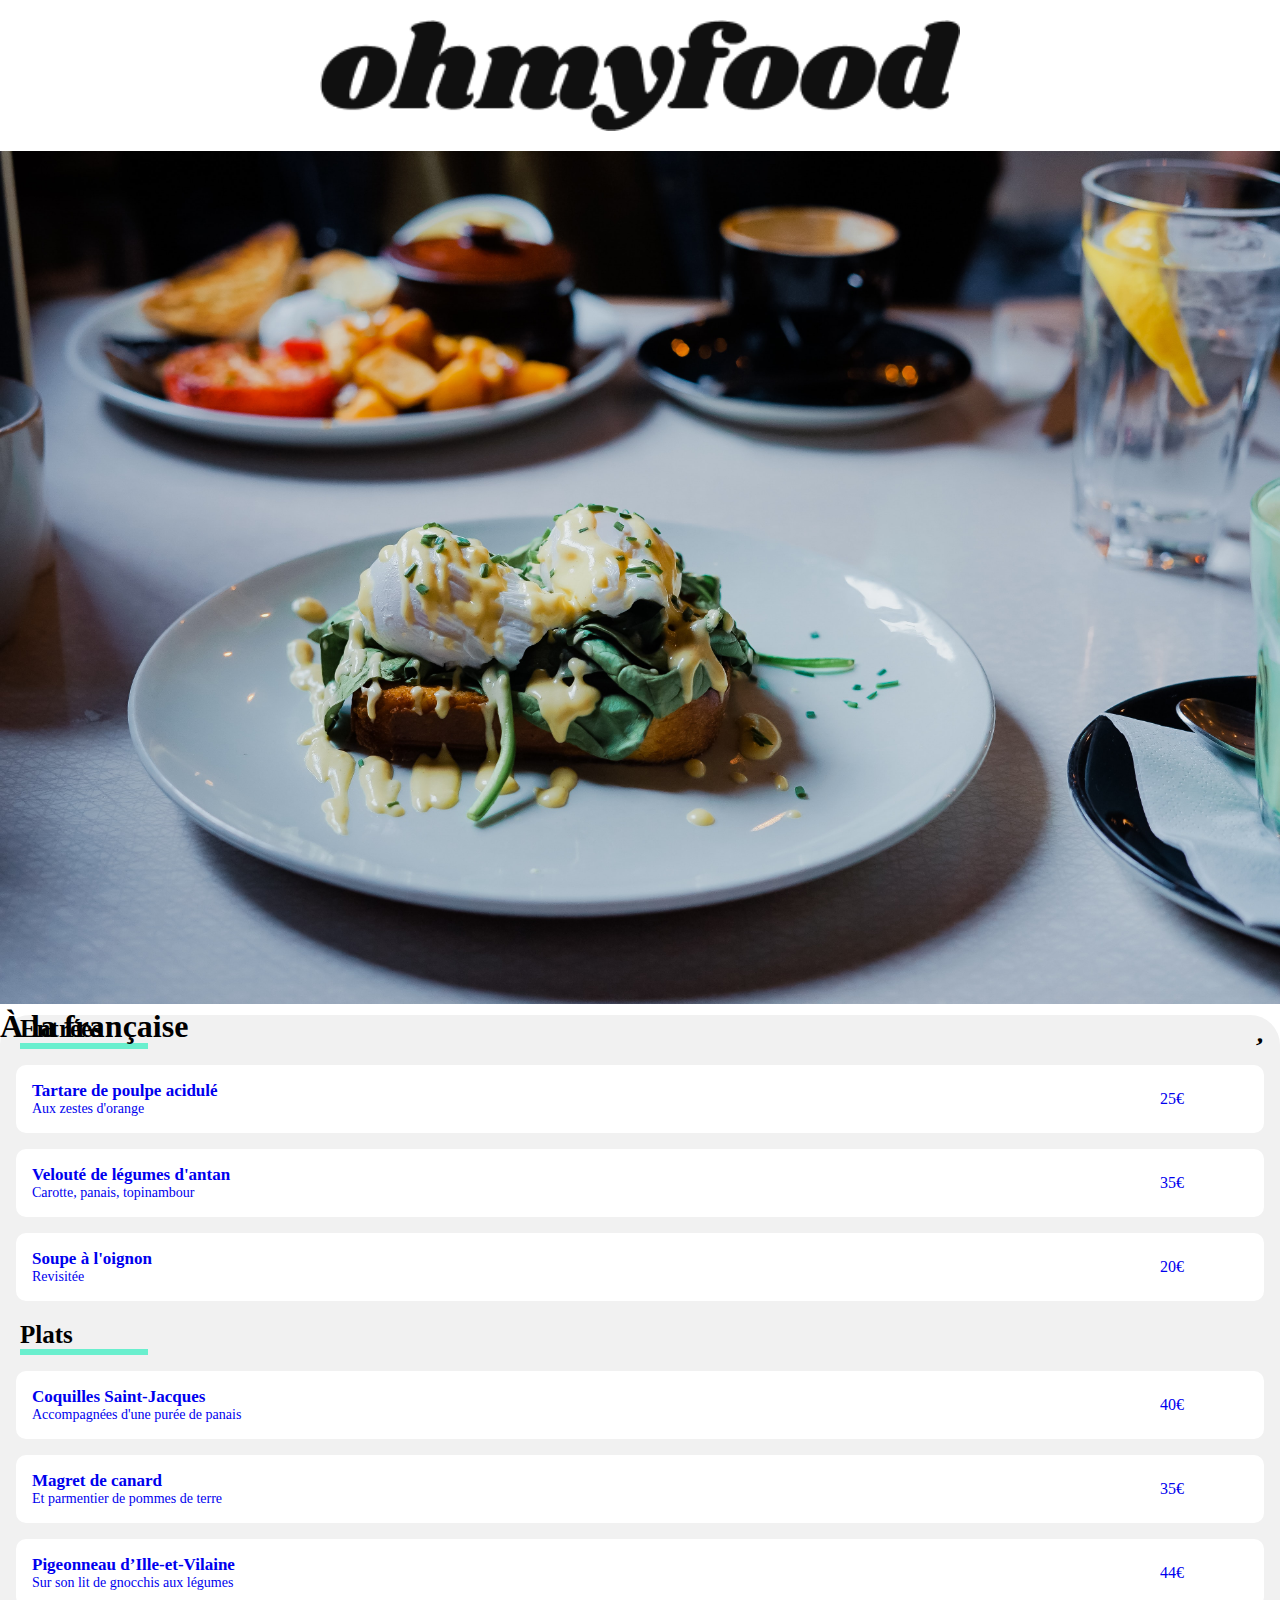
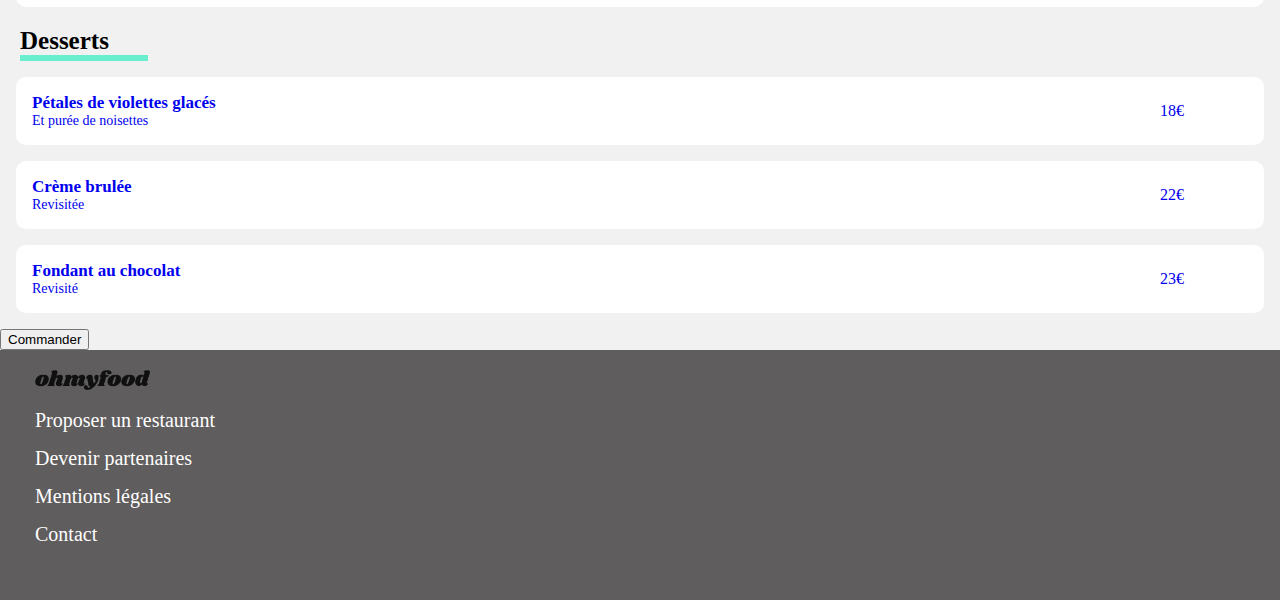
==== alafrancaise.html @ 83854ddb "Add files via upload" ====
<!DOCTYPE html>
<HTML lang="fr">

<head>

    <meta charset="utf-8" />
    <link rel="stylesheet" href="style.css" />
    <link rel="stylesheet" href="css /normalize.css" />
    <link rel="stylesheet" href="https://use.fontawesome.com/releases/v5.8.1/css/all.css"
        integrity="sha384-50oBUHEmvpQ+1lW4y57PTFmhCaXp0ML5d60M1M7uH2+nqUivzIebhndOJK28anvf" crossorigin="anonymous">
    <meta name="viewport" content="width=device-width, initial-scale=1">
    <link href="https://fonts.googleapis.com/css?family=Roboto" rel="stylesheet">
    <link href="https://fonts.googleapis.com/css2?family=Shrikhand&display=swap" rel="stylesheet">

    <title>À la française</title>

</head>

<body>
    <div>
        <a href="index.html"><i class="fas fa-arrow-left arrow"></i></a> <img src="logo/ohmyfood.png" alt="logo"
            class="omf1">
    </div>
    <img src="restaurants/alafrançaise.jpg" alt="À la française" class="palimg">
    <h1 class="titre">À la française<i class="far fa-heart side"></i></h1>
    <section class="palette">
        <div class="apparait">
            <h2 class="ligne">Entrées</h2>

            <a href="#">
                <div class="row-plat">
                    <input type="checkbox" class="hidden" id="entree1">
                    <label class="barre-menu2" for="entree1">
                        <span class="col-plat-1">
                            <H3>Tartare de poulpe acidulé</H3>
                            <p>Aux zestes d'orange</p>
                        </span>
                        <span class="col-plat-2">25€</span>
                        <span class="col-plat-4">
                            <span class="coche-verte"> </span>
                        </span>
                    </label>
                </div>
            </a>

            <a href="#">
                <div class="row-plat">
                    <input type="checkbox" class="hidden" id="entree2">
                    <label class="barre-menu2" for="entree2">
                        <span class="col-plat-1">
                            <h3>Velouté de légumes d'antan</h3>
                            <p>Carotte, panais, topinambour</p>
                        </span>
                        <span class="col-plat-2">35€</span>
                        <span class="col-plat-4">
                            <span class="coche-verte"> </span>
                        </span>
                    </label>
                </div>
            </a>

            <a href="#">
                <div class="row-plat">
                    <input type="checkbox" class="hidden" id="entree3">
                    <label class="barre-menu2" for="entree3">
                        <span class="col-plat-1">
                            <h3>Soupe à l'oignon</h3>
                            <p>Revisitée</p>
                        </span>
                        <span class="col-plat-2">20€</span>
                        <span class="col-plat-4">
                            <span class="coche-verte"> </span>
                        </span>
                    </label>
                </div>
            </a>
        </div>

        <div class="apparait1">
            <h2 class="ligne">Plats</h2>
            <a href="#">
                <div class="row-plat">
                    <input type="checkbox" class="hidden" id="plat1">
                    <label class="barre-menu2" for="plat1">
                        <span class="col-plat-1">
                            <h3>Coquilles Saint-Jacques</h3>
                            <p>Accompagnées d'une purée de panais</p>
                        </span>
                        <span class="col-plat-2">40€</span>
                        <span class="col-plat-4">
                            <span class="coche-verte"> </span>
                        </span>
                    </label>
                </div>
            </a>

            <a href="#">
                <div class="row-plat">
                    <input type="checkbox" class="hidden" id="plat2">
                    <label class="barre-menu2" for="plat2">
                        <span class="col-plat-1">
                            <h3>Magret de canard</h3>
                            <p>Et parmentier de pommes de terre</p>
                        </span>
                        <span class="col-plat-2">35€</span>
                        <span class="col-plat-4">
                            <span class="coche-verte"> </span>
                        </span>
                    </label>
                </div>
            </a>

            <a href="#">
                <div class="row-plat">
                    <input type="checkbox" class="hidden" id="plat3">
                    <label class="barre-menu2" for="plat3">
                        <span class="col-plat-1">
                            <h3>Pigeonneau d’Ille-et-Vilaine</h3>
                            <p>Sur son lit de gnocchis aux légumes</p>
                        </span>
                        <span class="col-plat-2">44€</span>
                        <span class="col-plat-4">
                            <span class="coche-verte"> </span>
                        </span>
                    </label>
                </div>
            </a>

        </div>

        <div class="apparait2">
            <h2 class="ligne">Desserts</h2>

            <a href="#">
                <div class="row-plat">
                    <input type="checkbox" class="hidden" id="dessert1">
                    <label class="barre-menu2" for="dessert1">
                        <span class="col-plat-1">
                            <h3>Pétales de violettes glacés</h3>
                            <p>Et purée de noisettes</p>
                        </span>
                        <span class="col-plat-2">18€</span>
                        <span class="col-plat-4">
                            <span class="coche-verte"> </span>
                        </span>
                    </label>
                </div>
            </a>

            <a href="#">
                <div class="row-plat">
                    <input type="checkbox" class="hidden" id="dessert2">
                    <label class="barre-menu2" for="dessert2">
                        <span class="col-plat-1">
                            <h3>Crème brulée</h3>
                            <p>Revisitée</p>
                        </span>
                        <span class="col-plat-2">22€</span>
                        <span class="col-plat-4">
                            <span class="coche-verte"> </span>
                        </span>
                    </label>
                </div>
            </a>

            <a href="#">
                <div class="row-plat">
                    <input type="checkbox" class="hidden" id="dessert3">
                    <label class="barre-menu2" for="dessert3">
                        <span class="col-plat-1">
                            <h3>Fondant au chocolat</h3>
                            <p>Revisité</p>
                        </span>
                        <span class="col-plat-2">23€</span>
                        <span class="col-plat-4">
                            <span class="coche-verte"> </span>
                        </span>
                    </label>
                </div>
            </a>

        </div>
        <button class="commander">Commander</button>
    </section>


    <footer class="footer">
        <img src="logo/ohmyfood.png" alt="ohmyfood" class="log">
        <div class="foot">
            <ul>
                <li><i class="fas fa-utensils"></i> Proposer un restaurant</li>
                <li><i class="fas fa-handshake"></i> Devenir partenaires</li>
                <li>Mentions légales</li>
                <li><a href="mailto:leamagalhaes@hotmail.fr">Contact</a></li>
            </ul>
        </div>
    </footer>
</body>

</HTML>
---- style.css ----
* {
    box-sizing: border-box;
    margin: 0;

}

.demo {
    width: 100%;
    margin: 0 auto;
    position: relative;
    text-align: justify;
}

/*.custom-loading-spinner {
    cursor: progress;
    position: absolute;
    width: 100%;
    height: 100%;
}*/

.custom-loading-spinner::before {
    content: "";
    position: absolute;
    width: 100%;
    height: 100%;
    z-index: 10001;
    overflow: hidden;
    background: #0b0b0b;
    opacity: 0.6;
    display: none;

}

.custom-loading-spinner::after {
    box-sizing: border-box;
    z-index: 10002;
    content: "";
    position: fixed;
    top: 50%;
    left: 50%;
    margin: -25px 0 0 -25px;
    border: 3px solid #9356DC;
    border-top: 3px solid #FF79DA;
    border-radius: 50%;
    width: 50px;
    height: 50px;
    animation: custom-loading 1s linear infinite;
    animation-delay: 1s;


}

@keyframes custom-loading {
    0% {
        transform: rotate(0deg);
    }

    100% {
        transform: rotate(360deg);


    }

}


ul {
    list-style: none;
    padding-left: 0;

}

.omf {
    display: block;
    margin: auto;
    width: 50%;
    margin-bottom: 10px;

}

.logo {
    padding-top: 20px;
}

.noir {
    color: black;
}

.search {
    background-color: #d3d5d6;
    width: 100%;
    height: 80px;
    box-shadow: inset 0 8px 16px 0 rgba(189, 189, 189, 0.2);
    text-align: center;
}

.search i {
    font-size: 15px;
    margin-top: 8px;
    margin-bottom: 5px;

}

.searchzone {
    border: none;
    background-color: #d3d5d6;
    margin-top: 8px;
    font-size: 15px;
}

.intro {
    width: 100%;
    height: 280px;
    background-color: rgb(241, 241, 241);
    margin-top: -29px;
    padding-bottom: 50px;
}

.intro h1 {
    font-size: 35px;
    text-align: center;
    padding-top: 30px;

}

.intro p {
    font-size: 20px;
    text-align: center;
    color: rgb(53, 51, 51);
}

.explore {
    border: none;
    border-radius: 50px;
    text-align: center;
    color: white;
    margin-top: 10px;
    height: 40px;
    width: 50%;
    background-image: linear-gradient(#FF79DA, #9356DC);
    box-shadow: 0 5px 10px 0 rgba(18, 18, 19, 0.2);
    margin-left: 85px;
}

.explore:hover {
    background-image: linear-gradient(#f687d6, #9263cc);
    box-shadow: 0 10px 15px 0 grey;
}


.use {
    padding-top: 30px;
    padding-bottom: 40px;
    width: 100%;

}


.use h1 {
    margin-left: 30px;
}

.use li {

    width: 100%;
    position: relative;
    margin: auto;
    text-align: center;
    top: 10px;
    bottom: 10px;

}

.use i {
    margin-left: 8px;
    margin-right: 8px;
}

.number {

    color: white;
    background-color: #9356DC;
    border: none;
    font-size: 10px;
    height: 28px;
    width: 28px;
    border-radius: 50%;
    position: absolute;
    justify-content: center;
    top: 50%;
    left: 3%;

}

.chose {

    border-radius: 30px;
    color: black;
    background-color: rgb(241, 241, 241);
    border: none;
    font-size: 23px;
    box-shadow: 0 5px 10px 0 rgba(18, 18, 19, 0.2);
    height: 90px;
    width: 85%;
    margin-top: 20px;

}

.chose:hover {
    background-color: rgb(247, 232, 253);
    box-shadow: 0 10px 15px 0 rgba(18, 18, 19, 0.2);
}

.fa-heart::before {
    content: "\f004";
    transition: color 1s ease-out;

    /*color: #FFFF;*/
}

.fa-heart:hover::before {
    content: "\f004";
    opacity: 1;
    color: #9356DC;
    cursor: pointer;
    font-weight: bold;
    background: -webkit-linear-gradient(70deg, #FF79DA 20%, #9356DC 80%);
    background-clip: text;
    -webkit-background-clip: text;
    color: transparent;
}

.a :hover {
    background-color: #8be4c2;
}

.resto {
    background-color: rgb(241, 241, 241);
    width: 100%;
    padding-bottom: 70px;
   
}

.resto h2 {
    margin-top: 20px;
    margin-left: 30px;
     
}

.cards {
    display: flex;
    flex-direction: column;
    justify-content: center;

}

.cards a {
    text-decoration: none;
}

.card {
    height: 280px;
    width: 90%;
    margin: auto;
    border-radius: 30px;
    box-shadow: 0 5px 10px 0 rgba(18, 18, 19, 0.2);
    margin-top: 15px;
    position: relative;
}

.card img {
    object-fit: cover;
    width: 100%;
    height: 200px;
    border-top-left-radius: 30px;
    border-top-right-radius: 30px;

}

.content {
    position: relative;
    justify-content: left;
    color: black;
    padding-top: 10px;

}

.content h1 {
    font-size: 20px;
    color:black;
}

.content p {
    font-size: 15px;
    color:black;

}

.place {
    position: absolute;
    right: 10px;
    font-size: 30px;
    top: 50%;

}

.new {
    border: none;
    border-radius: 3px;
    background-color: #99E2D0;
    color: #25705d;
    font-size: 15px;
    position: absolute;
    top: 10px;
    right: 10px;
}

.foot {
    width: 100%;
    font-size: 20px;
    color: white;
    padding-right: -20px;
}

.ficon {
    font-size: 18px;
}

.ficons {
    font-size: 15px;
}

.foot li {
    top: 10px;
    margin-top: 15px;
    padding-left: 35px;
    
}

li a {
    text-decoration: none;
    color:white;
}

.log {
    height: 20px;
    margin-left: 35px;
    margin-top: 20px;

}

.footer {
    width: 100%;
    height: 250px;
    background-color: rgb(95, 93, 93);
}

/*palette*/

.omf1 {
    display: block;
    margin: auto;
    width: 50%;
    margin-bottom: 10px;
    padding-top: 20px;

}

.arrow {
    position: absolute;
    padding-top: 20px;
    left: 10px;
    color: black;
}

.palimg {
    width: 100%;
    margin: auto;
    padding-top: 10px;
}

.side {
    float: right;
    padding-right: 15px;
}

.palette {
/*    position: absolute;*/
    width: 100%;
    border-top-left-radius: 30px;
    border-top-right-radius: 30px;
    background-color: rgb(241, 241, 241);
    margin: auto;
    margin-top: -50px;
}

.palette a {
    text-decoration: none;
}

label:after {
    content: "✔";
    position: absolute;
    height: 100%;
    font-size: 1.8em;
    background: #99E2D0;
    width: 2em;
    text-align: center;
    line-height: 2em;
    border-radius: 0 10px 10px 0;
    color: white;
    right: -5em;
    transition: 0.5s;
    box-shadow: 0 0 5px black;
}

/*positionne le check*/
:checked+label:after {
    right: 0;
}

label {
    transition: 0.2s;
    background: white;
    border-radius: 10px;
}

:checked+label {

    background: white;
}

.row-plat h3 {
    font-size: 17px;
}

.row-plat p {
    font-size: 14px;
}

/*etiquette blanche*/
.row-plat .barre-menu2 {
    display: flex;
    margin: 1em;
    padding: 1em 5em 1em 1em;
    align-items: center;
    position: relative;
    overflow: hidden;
}

/*cache le check à gauche des étiquettes*/
.hidden {
    position: absolute;
    right: 100vw;
}

/*tarif à droite*/
.col-plat-2 {
    margin-left: auto;
}

.palette h1,
h2 {
    margin-left: 20px;
    margin-bottom: 10px;
    margin-top: 20px;
}

.palette h1 {
    font-size: 30px;
}

.palette h2 {
    font-size: 25px;

}

.ligne {
    border-bottom: solid 6px #6aefce;
    width: 10%;
}

.apparait {
    animation-duration: 2s;
    animation-name: slidein;
}

@keyframes slidein {
    from {
        margin-left: 100%;
        width: 300%;
    }

    to {
        margin-left: 0%;
        width: 100%;
    }
}

.apparait1 {
    animation-duration: 4s;
    animation-name: slidein;
}

@keyframes slidein {
    from {
        margin-left: 100%;
        width: 300%;
    }

    to {
        margin-left: 0%;
        width: 100%;
    }
}

.apparait2 {
    animation-duration: 6s;
    animation-name: slidein;
}

@keyframes slidein {
    from {
        margin-left: 100%;
        width: 300%;
    }

    to {
        margin-left: 0%;
        width: 100%;
    }
}
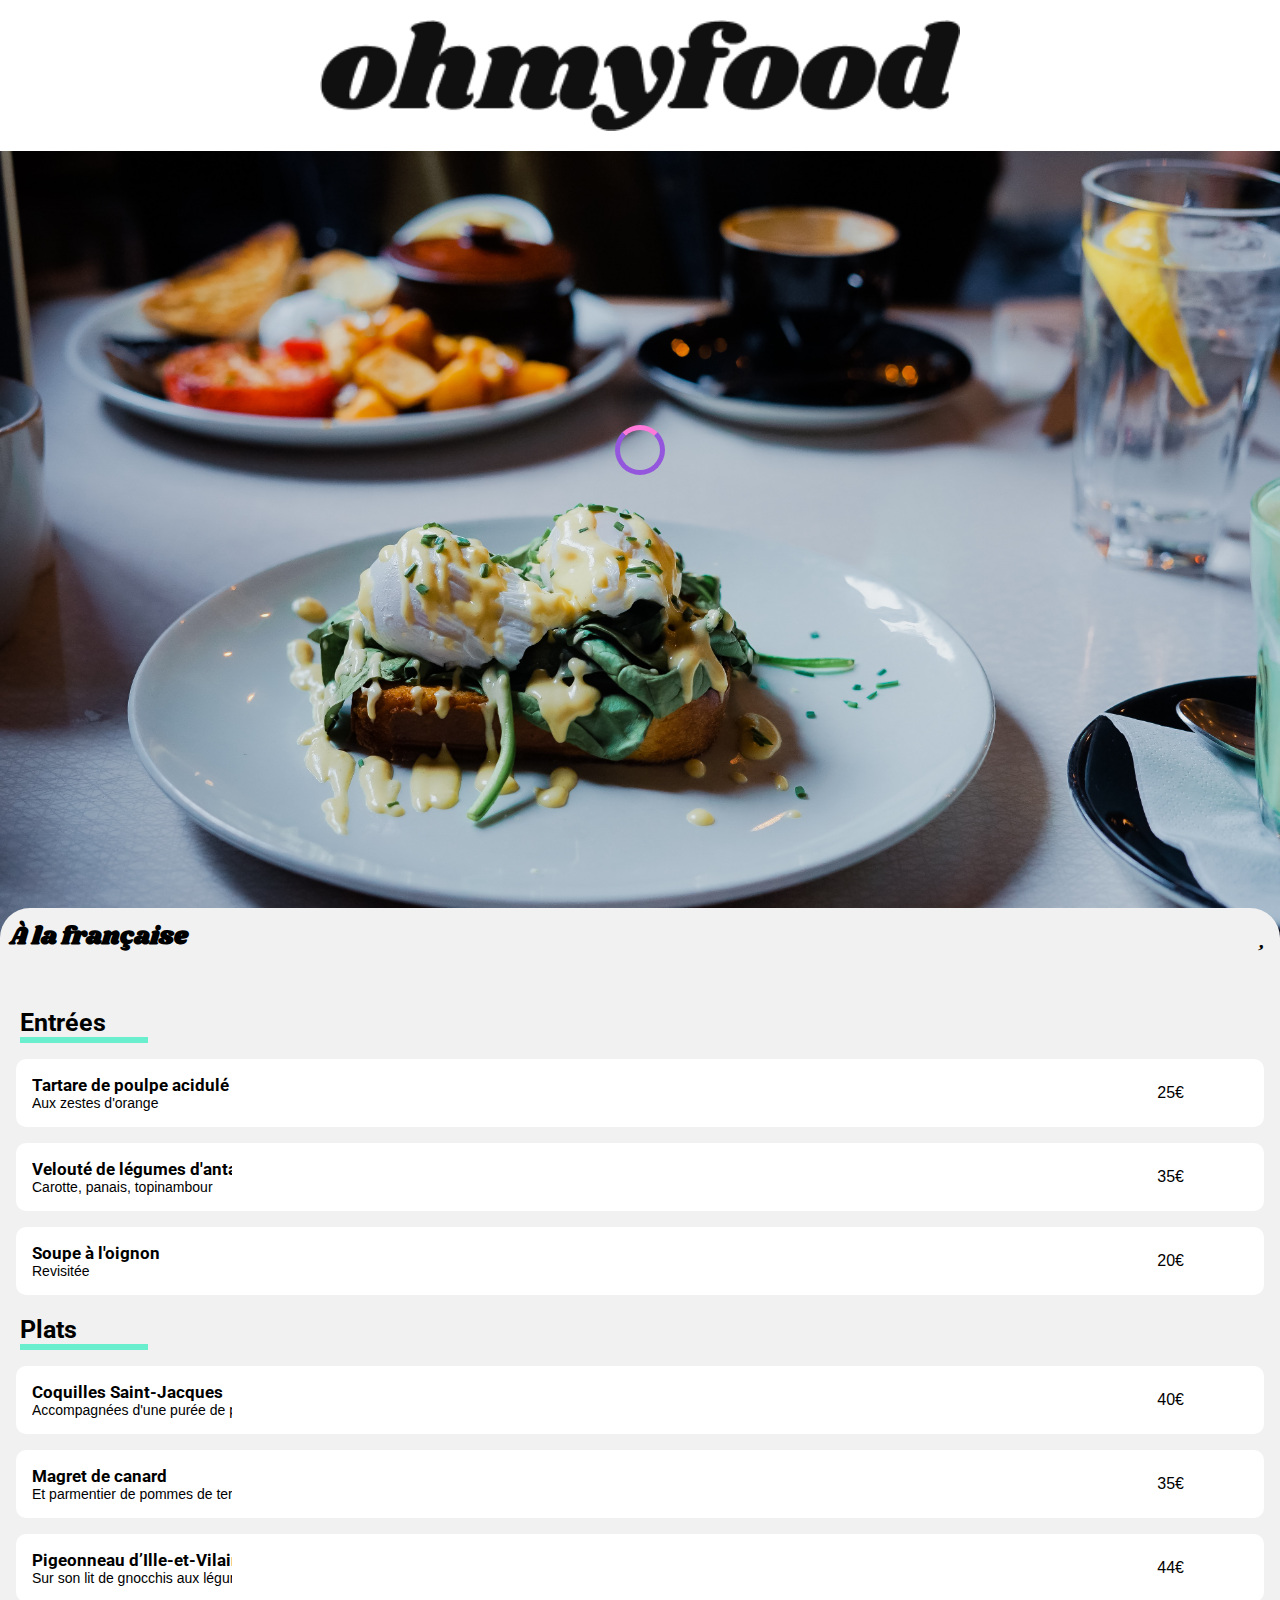
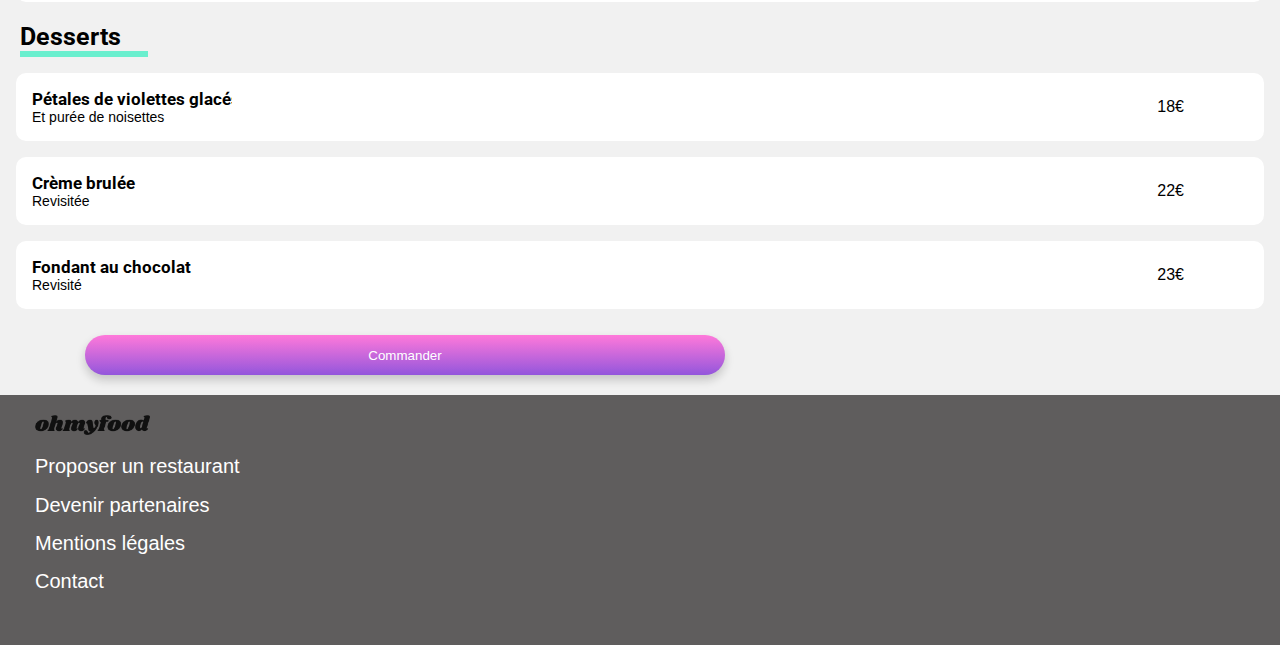
==== commit dc96e4b0: "Add files via upload" ====
--- a/alafrancaise.html
+++ b/alafrancaise.html
@@ -21,6 +21,9 @@
         <a href="index.html"><i class="fas fa-arrow-left arrow"></i></a> <img src="logo/ohmyfood.png" alt="logo"
             class="omf1">
     </div>
+
+    <div class="custom-loading-spinner"></div>
+    
     <img src="restaurants/alafrançaise.jpg" alt="À la française" class="palimg">
     <h1 class="titre">À la française<i class="far fa-heart side"></i></h1>
     <section class="palette">
--- a/style.css
+++ b/style.css
@@ -4,19 +4,37 @@
 
 }
 
+@font-face {
+    font-family: 'shrikhand';
+    src: url('C:\Users\ilies\Desktop\Ohmyfood\Shrikhand');
+}
+
+@font-face {
+    font-family: 'roboto';
+    src: url('RobotoCondensed-Light.ttf');
+}
+
+
+
 .demo {
     width: 100%;
     margin: 0 auto;
     position: relative;
     text-align: justify;
-}
-
-/*.custom-loading-spinner {
+    font-family: 'Roboto', Arial, sans-serif;
+}
+
+
+.custom-loading-spinner {
     cursor: progress;
     position: absolute;
     width: 100%;
     height: 100%;
-}*/
+    -webkit-animation: spin 1.5s linear infinite;
+    -o-animation: spin 1.5s linear infinite;
+    animation: spin 1.5s linear infinite;
+}
+
 
 .custom-loading-spinner::before {
     content: "";
@@ -39,16 +57,17 @@
     top: 50%;
     left: 50%;
     margin: -25px 0 0 -25px;
-    border: 3px solid #9356DC;
-    border-top: 3px solid #FF79DA;
+    border: 5px solid #9356DC;
+    border-top: 5px solid #FF79DA;
     border-radius: 50%;
     width: 50px;
     height: 50px;
-    animation: custom-loading 1s linear infinite;
-    animation-delay: 1s;
-
-
-}
+    animation: custom-loading 3s;
+   animation-delay: 1s;
+   animation-duration: 3s;
+   animation-iteration-count: infinite;
+}
+
 
 @keyframes custom-loading {
     0% {
@@ -57,8 +76,19 @@
 
     100% {
         transform: rotate(360deg);
-
-
+        -webkit-animation-timing-function: ease-out;
+    }
+   
+}
+
+@-webkit-keyframes custom-loading {
+    0% {
+        transform: rotate(0deg);
+    }
+
+    100% {
+        transform: rotate(360deg);
+        -webkit-animation-timing-function: ease-out;
     }
 
 }
@@ -92,13 +122,13 @@
     height: 80px;
     box-shadow: inset 0 8px 16px 0 rgba(189, 189, 189, 0.2);
     text-align: center;
+    font-family: 'Roboto', Arial, sans-serif;
 }
 
 .search i {
     font-size: 15px;
     margin-top: 8px;
     margin-bottom: 5px;
-
 }
 
 .searchzone {
@@ -106,6 +136,7 @@
     background-color: #d3d5d6;
     margin-top: 8px;
     font-size: 15px;
+    font-family: 'Roboto', Arial, sans-serif;
 }
 
 .intro {
@@ -114,19 +145,21 @@
     background-color: rgb(241, 241, 241);
     margin-top: -29px;
     padding-bottom: 50px;
+    font-family: 'Roboto', Arial, sans-serif;
 }
 
 .intro h1 {
     font-size: 35px;
     text-align: center;
     padding-top: 30px;
-
+    font-family: 'Roboto', Arial, sans-serif;
 }
 
 .intro p {
     font-size: 20px;
     text-align: center;
     color: rgb(53, 51, 51);
+    font-family: 'Roboto', Arial, sans-serif;
 }
 
 .explore {
@@ -152,6 +185,7 @@
     padding-top: 30px;
     padding-bottom: 40px;
     width: 100%;
+    font-family: 'Roboto', Arial, sans-serif;
 
 }
 
@@ -203,7 +237,7 @@
     height: 90px;
     width: 85%;
     margin-top: 20px;
-
+    font-family: 'Roboto', Arial, sans-serif;
 }
 
 .chose:hover {
@@ -238,13 +272,13 @@
     background-color: rgb(241, 241, 241);
     width: 100%;
     padding-bottom: 70px;
-   
+    font-family: 'Roboto', Arial, sans-serif;
 }
 
 .resto h2 {
     margin-top: 20px;
     margin-left: 30px;
-     
+
 }
 
 .cards {
@@ -287,13 +321,15 @@
 
 .content h1 {
     font-size: 20px;
-    color:black;
-}
+    color: black;
+    font-family: 'Roboto', Arial, sans-serif;
+}
+
 
 .content p {
     font-size: 15px;
-    color:black;
-
+    color: black;
+    font-family: 'Roboto', Arial, sans-serif;
 }
 
 .place {
@@ -313,6 +349,7 @@
     position: absolute;
     top: 10px;
     right: 10px;
+    font-family: 'Roboto', Arial, sans-serif;
 }
 
 .foot {
@@ -320,6 +357,7 @@
     font-size: 20px;
     color: white;
     padding-right: -20px;
+    font-family: 'Roboto', Arial, sans-serif;
 }
 
 .ficon {
@@ -334,12 +372,12 @@
     top: 10px;
     margin-top: 15px;
     padding-left: 35px;
-    
+
 }
 
 li a {
     text-decoration: none;
-    color:white;
+    color: white;
 }
 
 .log {
@@ -385,13 +423,56 @@
 }
 
 .palette {
-/*    position: absolute;*/
-    width: 100%;
+    width: 100%;
+    background-color: rgb(241, 241, 241);
+    margin: auto;
+    margin-top: -20px;
+}
+
+.titre {
+    position: absolute;
+    margin-top: -100px;
+    padding-top: 10px;
+    padding-left: 10px;
+    width: 100%;
+    height: 100px;
     border-top-left-radius: 30px;
     border-top-right-radius: 30px;
     background-color: rgb(241, 241, 241);
-    margin: auto;
-    margin-top: -50px;
+    font-family: 'Shrikhand', cursive;
+    font-size: 25px;
+}
+
+.palette1 {
+    width: 100%;
+    background-color: rgb(241, 241, 241);
+    margin: auto;
+    margin-top: -200px;
+
+}
+
+.palette1 a {
+    text-decoration: none;
+}
+
+.titre1 {
+    position: absolute;
+    margin-top: -300px;
+    padding-top: 10px;
+    padding-left: 10px;
+    width: 100%;
+    height: 100px;
+    border-top-left-radius: 30px;
+    border-top-right-radius: 30px;
+    background-color: rgb(241, 241, 241);
+    font-family: 'Shrikhand', cursive;
+    font-size: 25px;
+}
+
+.palimg1 {
+    width: 100%;
+    margin: auto;
+    padding-top: 10px;
 }
 
 .palette a {
@@ -409,9 +490,9 @@
     line-height: 2em;
     border-radius: 0 10px 10px 0;
     color: white;
-    right: -5em;
+    right: -3em;
     transition: 0.5s;
-    box-shadow: 0 0 5px black;
+
 }
 
 /*positionne le check*/
@@ -432,10 +513,14 @@
 
 .row-plat h3 {
     font-size: 17px;
+    font-family: 'Roboto', Arial, sans-serif;
+    color: black;
 }
 
 .row-plat p {
     font-size: 14px;
+    font-family: 'Roboto', Arial, sans-serif;
+    color: black;
 }
 
 /*etiquette blanche*/
@@ -457,6 +542,15 @@
 /*tarif à droite*/
 .col-plat-2 {
     margin-left: auto;
+    color: black;
+    font-family: 'Roboto', Arial, sans-serif;
+}
+
+.col-plat-1 {
+    width: 200px;
+    white-space: nowrap;
+    overflow: hidden;
+    text-overflow: ellipsis;
 }
 
 .palette h1,
@@ -468,10 +562,12 @@
 
 .palette h1 {
     font-size: 30px;
+
 }
 
 .palette h2 {
     font-size: 25px;
+    font-family: 'Roboto', Arial, sans-serif;
 
 }
 
@@ -529,4 +625,19 @@
         margin-left: 0%;
         width: 100%;
     }
+}
+
+.commander {
+    border: none;
+    border-radius: 50px;
+    text-align: center;
+    color: white;
+    margin-top: 10px;
+    height: 40px;
+    width: 50%;
+    background-image: linear-gradient(#FF79DA, #9356DC);
+    box-shadow: 0 5px 10px 0 rgba(18, 18, 19, 0.2);
+    margin-left: 85px;
+    margin-bottom: 20px;
+    font-family: 'Roboto', Arial, sans-serif;
 }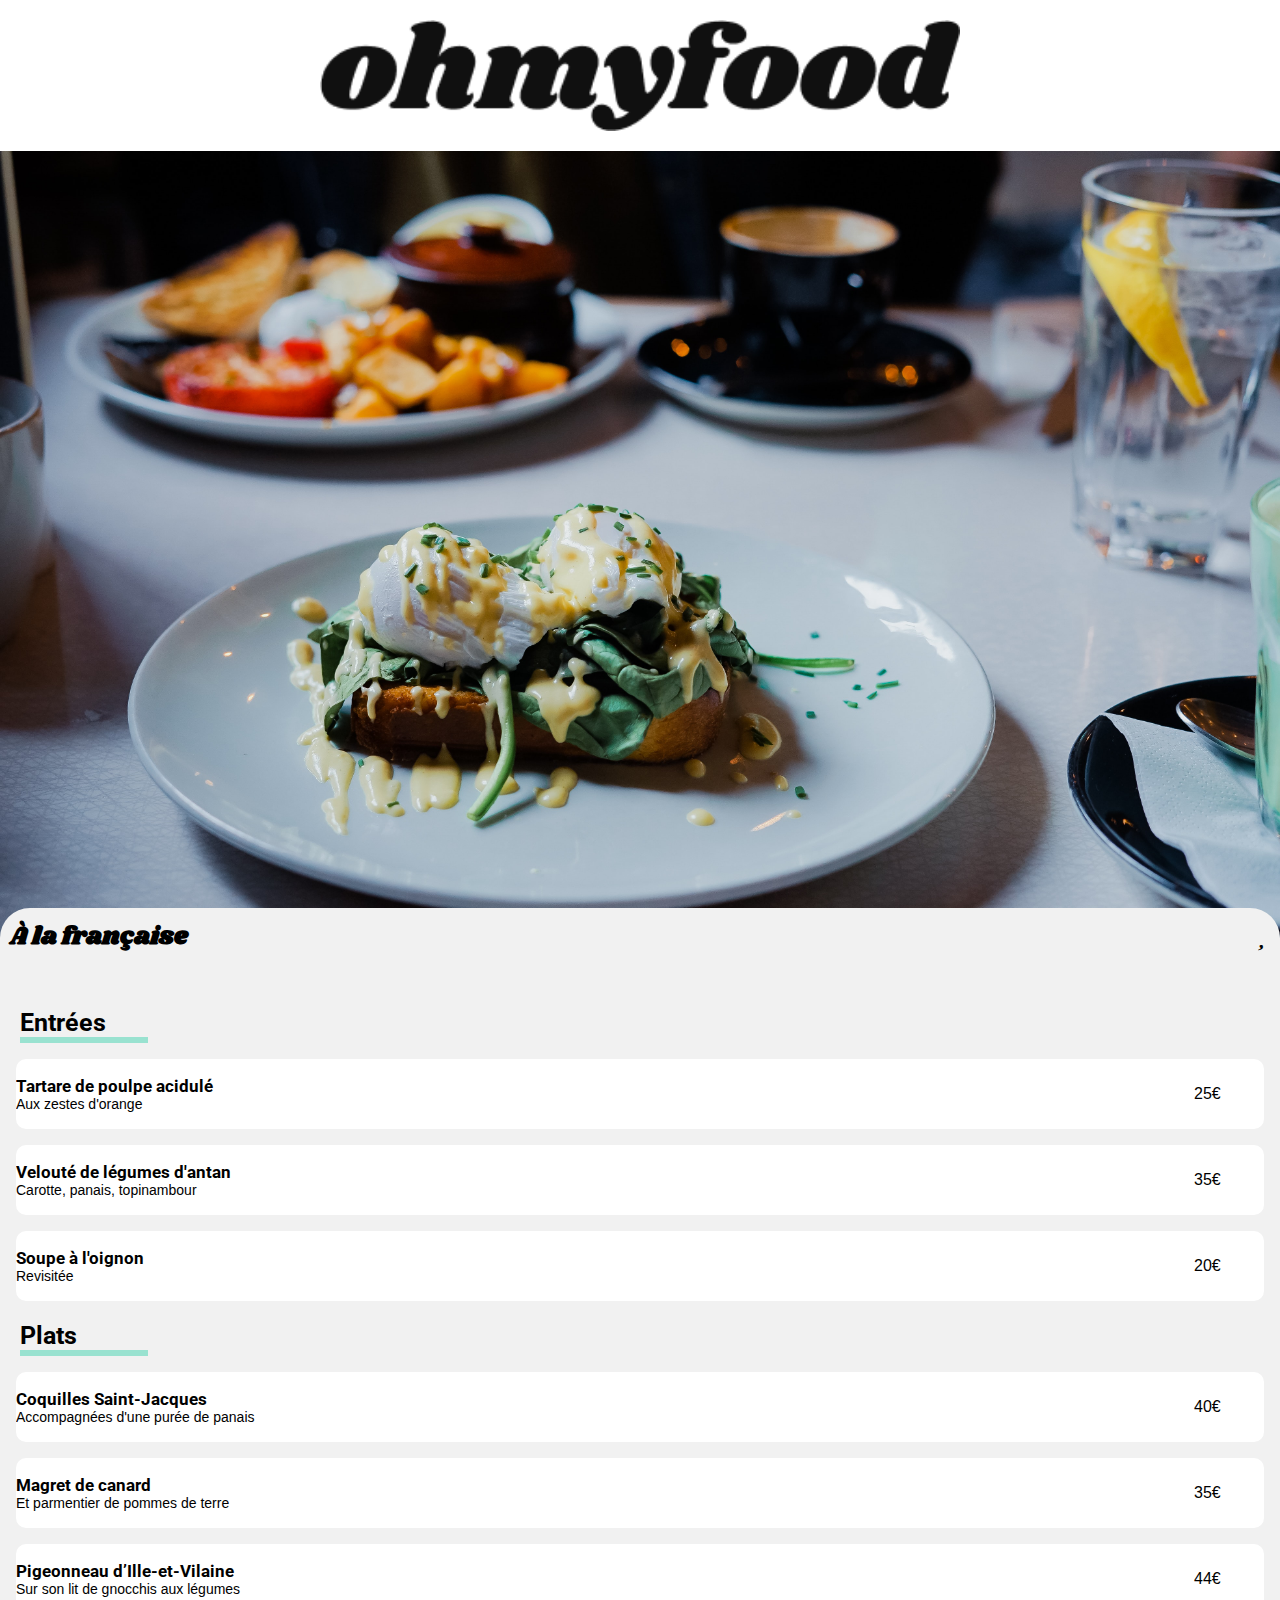
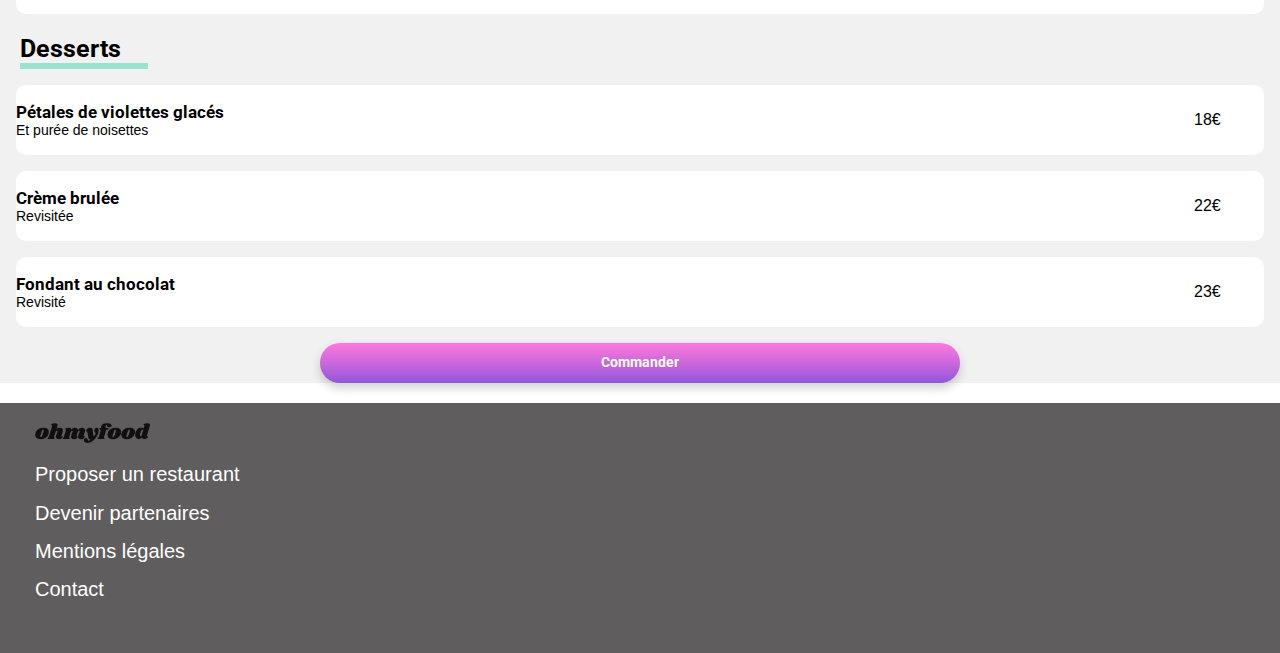
==== commit e0305cb7: "Add files via upload" ====
--- a/alafrancaise.html
+++ b/alafrancaise.html
@@ -22,8 +22,6 @@
             class="omf1">
     </div>
 
-    <div class="custom-loading-spinner"></div>
-    
     <img src="restaurants/alafrançaise.jpg" alt="À la française" class="palimg">
     <h1 class="titre">À la française<i class="far fa-heart side"></i></h1>
     <section class="palette">
@@ -32,48 +30,60 @@
 
             <a href="#">
                 <div class="row-plat">
-                    <input type="checkbox" class="hidden" id="entree1">
                     <label class="barre-menu2" for="entree1">
+                        <div class="checkboxes">
+                            <div class="circle">
+                                <div class="valid">
+                                    <i class="fas fa-check"></i>
+                                </div>
+                            </div>
+                        </div>
                         <span class="col-plat-1">
                             <H3>Tartare de poulpe acidulé</H3>
                             <p>Aux zestes d'orange</p>
                         </span>
                         <span class="col-plat-2">25€</span>
-                        <span class="col-plat-4">
-                            <span class="coche-verte"> </span>
-                        </span>
-                    </label>
-                </div>
-            </a>
-
-            <a href="#">
-                <div class="row-plat">
-                    <input type="checkbox" class="hidden" id="entree2">
+                        
+                    </label>
+                </div>
+            </a>
+
+            <a href="#">
+                <div class="row-plat">
                     <label class="barre-menu2" for="entree2">
+                        <div class="checkboxes">
+                            <div class="circle">
+                                <div class="valid">
+                                    <i class="fas fa-check"></i>
+                                </div>
+                            </div>
+                        </div>
                         <span class="col-plat-1">
                             <h3>Velouté de légumes d'antan</h3>
                             <p>Carotte, panais, topinambour</p>
                         </span>
                         <span class="col-plat-2">35€</span>
-                        <span class="col-plat-4">
-                            <span class="coche-verte"> </span>
-                        </span>
-                    </label>
-                </div>
-            </a>
-
-            <a href="#">
-                <div class="row-plat">
-                    <input type="checkbox" class="hidden" id="entree3">
+                        
+                    </label>
+                </div>
+            </a>
+
+            <a href="#">
+                <div class="row-plat">
                     <label class="barre-menu2" for="entree3">
+                        <div class="checkboxes">
+                            <div class="circle">
+                                <div class="valid">
+                                    <i class="fas fa-check"></i>
+                                </div>
+                            </div>
+                        </div>
                         <span class="col-plat-1">
                             <h3>Soupe à l'oignon</h3>
                             <p>Revisitée</p>
                         </span>
                         <span class="col-plat-2">20€</span>
-                        <span class="col-plat-4">
-                            <span class="coche-verte"> </span>
-                        </span>
+                        
                     </label>
                 </div>
             </a>
@@ -83,48 +93,60 @@
             <h2 class="ligne">Plats</h2>
             <a href="#">
                 <div class="row-plat">
-                    <input type="checkbox" class="hidden" id="plat1">
                     <label class="barre-menu2" for="plat1">
+                        <div class="checkboxes">
+                            <div class="circle">
+                                <div class="valid">
+                                    <i class="fas fa-check"></i>
+                                </div>
+                            </div>
+                        </div>
                         <span class="col-plat-1">
                             <h3>Coquilles Saint-Jacques</h3>
                             <p>Accompagnées d'une purée de panais</p>
                         </span>
                         <span class="col-plat-2">40€</span>
-                        <span class="col-plat-4">
-                            <span class="coche-verte"> </span>
-                        </span>
-                    </label>
-                </div>
-            </a>
-
-            <a href="#">
-                <div class="row-plat">
-                    <input type="checkbox" class="hidden" id="plat2">
+                        
+                    </label>
+                </div>
+            </a>
+
+            <a href="#">
+                <div class="row-plat">
                     <label class="barre-menu2" for="plat2">
+                        <div class="checkboxes">
+                            <div class="circle">
+                                <div class="valid">
+                                    <i class="fas fa-check"></i>
+                                </div>
+                            </div>
+                        </div>
                         <span class="col-plat-1">
                             <h3>Magret de canard</h3>
                             <p>Et parmentier de pommes de terre</p>
                         </span>
                         <span class="col-plat-2">35€</span>
-                        <span class="col-plat-4">
-                            <span class="coche-verte"> </span>
-                        </span>
-                    </label>
-                </div>
-            </a>
-
-            <a href="#">
-                <div class="row-plat">
-                    <input type="checkbox" class="hidden" id="plat3">
+                        
+                    </label>
+                </div>
+            </a>
+
+            <a href="#">
+                <div class="row-plat">
                     <label class="barre-menu2" for="plat3">
+                        <div class="checkboxes">
+                            <div class="circle">
+                                <div class="valid">
+                                    <i class="fas fa-check"></i>
+                                </div>
+                            </div>
+                        </div>
                         <span class="col-plat-1">
                             <h3>Pigeonneau d’Ille-et-Vilaine</h3>
                             <p>Sur son lit de gnocchis aux légumes</p>
                         </span>
                         <span class="col-plat-2">44€</span>
-                        <span class="col-plat-4">
-                            <span class="coche-verte"> </span>
-                        </span>
+                        
                     </label>
                 </div>
             </a>
@@ -136,54 +158,68 @@
 
             <a href="#">
                 <div class="row-plat">
-                    <input type="checkbox" class="hidden" id="dessert1">
                     <label class="barre-menu2" for="dessert1">
+                        <div class="checkboxes">
+                            <div class="circle">
+                                <div class="valid">
+                                    <i class="fas fa-check"></i>
+                                </div>
+                            </div>
+                        </div>
                         <span class="col-plat-1">
                             <h3>Pétales de violettes glacés</h3>
                             <p>Et purée de noisettes</p>
                         </span>
                         <span class="col-plat-2">18€</span>
-                        <span class="col-plat-4">
-                            <span class="coche-verte"> </span>
-                        </span>
-                    </label>
-                </div>
-            </a>
-
-            <a href="#">
-                <div class="row-plat">
-                    <input type="checkbox" class="hidden" id="dessert2">
+                        
+                    </label>
+                </div>
+            </a>
+
+            <a href="#">
+                <div class="row-plat">
                     <label class="barre-menu2" for="dessert2">
+                        <div class="checkboxes">
+                            <div class="circle">
+                                <div class="valid">
+                                    <i class="fas fa-check"></i>
+                                </div>
+                            </div>
+                        </div>
                         <span class="col-plat-1">
                             <h3>Crème brulée</h3>
                             <p>Revisitée</p>
                         </span>
                         <span class="col-plat-2">22€</span>
-                        <span class="col-plat-4">
-                            <span class="coche-verte"> </span>
-                        </span>
-                    </label>
-                </div>
-            </a>
-
-            <a href="#">
-                <div class="row-plat">
-                    <input type="checkbox" class="hidden" id="dessert3">
+                     
+                    </label>
+                </div>
+            </a>
+
+            <a href="#">
+                <div class="row-plat">
                     <label class="barre-menu2" for="dessert3">
+                        <div class="checkboxes">
+                            <div class="circle">
+                                <div class="valid">
+                                    <i class="fas fa-check"></i>
+                                </div>
+                            </div>
+                        </div>
                         <span class="col-plat-1">
                             <h3>Fondant au chocolat</h3>
                             <p>Revisité</p>
                         </span>
                         <span class="col-plat-2">23€</span>
-                        <span class="col-plat-4">
-                            <span class="coche-verte"> </span>
-                        </span>
-                    </label>
-                </div>
-            </a>
-
-        </div>
-        <button class="commander">Commander</button>
+                       
+                    </label>
+                </div>
+            </a>
+
+        </div>
+        <button class="commander">
+            <h5>Commander</h5>
+        </button>
     </section>
 
 
--- a/style.css
+++ b/style.css
@@ -63,9 +63,9 @@
     width: 50px;
     height: 50px;
     animation: custom-loading 3s;
-   animation-delay: 1s;
-   animation-duration: 3s;
-   animation-iteration-count: infinite;
+    animation-delay: 1s;
+    animation-duration: 3s;
+    animation-iteration-count: infinite;
 }
 
 
@@ -78,7 +78,7 @@
         transform: rotate(360deg);
         -webkit-animation-timing-function: ease-out;
     }
-   
+
 }
 
 @-webkit-keyframes custom-loading {
@@ -479,37 +479,12 @@
     text-decoration: none;
 }
 
-label:after {
-    content: "✔";
-    position: absolute;
-    height: 100%;
-    font-size: 1.8em;
-    background: #99E2D0;
-    width: 2em;
-    text-align: center;
-    line-height: 2em;
-    border-radius: 0 10px 10px 0;
-    color: white;
-    right: -3em;
-    transition: 0.5s;
-
-}
-
-/*positionne le check*/
-:checked+label:after {
-    right: 0;
-}
-
 label {
     transition: 0.2s;
     background: white;
     border-radius: 10px;
 }
 
-:checked+label {
-
-    background: white;
-}
 
 .row-plat h3 {
     font-size: 17px;
@@ -527,27 +502,38 @@
 .row-plat .barre-menu2 {
     display: flex;
     margin: 1em;
-    padding: 1em 5em 1em 1em;
+    height: 70px;
     align-items: center;
+    overflow: hidden;
     position: relative;
-    overflow: hidden;
-}
-
-/*cache le check à gauche des étiquettes*/
-.hidden {
-    position: absolute;
-    right: 100vw;
-}
+}
+
+.barre-menu2 .checkboxes {
+    transition: all 2s;
+    right: -70px;
+}
+
+.barre-menu2:hover .checkboxes {
+
+    right: 0;
+
+}
+
+
 
 /*tarif à droite*/
 .col-plat-2 {
-    margin-left: auto;
-    color: black;
-    font-family: 'Roboto', Arial, sans-serif;
-}
-
-.col-plat-1 {
-    width: 200px;
+    margin-left: 80PX;
+    color: black;
+    font-family: 'Roboto', Arial, sans-serif;
+}
+
+.barre-menu2:hover .col-plat-2 {
+    padding-right: 75px;
+}
+
+.col-plat-1 h3,
+.col-plat-1 p {
     white-space: nowrap;
     overflow: hidden;
     text-overflow: ellipsis;
@@ -560,6 +546,17 @@
     margin-top: 20px;
 }
 
+.col-plat-1 {
+    width: calc(100% - 80px - 70px);
+}
+
+.palette h1,
+h2 {
+    margin-left: 20px;
+    margin-bottom: 10px;
+    margin-top: 20px;
+}
+
 .palette h1 {
     font-size: 30px;
 
@@ -572,7 +569,7 @@
 }
 
 .ligne {
-    border-bottom: solid 6px #6aefce;
+    border-bottom: solid 6px #99E2D0;
     width: 10%;
 }
 
@@ -628,16 +625,77 @@
 }
 
 .commander {
+    display: flex;
+    justify-content: center;
+    text-align: center;
     border: none;
     border-radius: 50px;
-    text-align: center;
     color: white;
-    margin-top: 10px;
+    top: 20px;
     height: 40px;
     width: 50%;
     background-image: linear-gradient(#FF79DA, #9356DC);
     box-shadow: 0 5px 10px 0 rgba(18, 18, 19, 0.2);
-    margin-left: 85px;
+    margin: auto;
     margin-bottom: 20px;
-    font-family: 'Roboto', Arial, sans-serif;
-}+
+}
+
+.commander h5 {
+    text-align: center;
+    margin-top: 10px;
+    font-size: 14px;
+    font-family: 'Roboto', Arial, sans-serif;
+}
+
+.checkboxes {
+
+    background: #99E2D0;
+    position: absolute;
+    right: 0;
+    top: 0;
+    width: 70px;
+    height: 70px;
+    border-top-right-radius: 10px;
+    border-bottom-right-radius: 10px;
+}
+
+.circle {
+    position: absolute;
+    margin: auto;
+    top: 0;
+    left: 0;
+    bottom: 0;
+    right: 0;
+    width: 40px;
+    height: 40px;
+    background: white;
+    border-radius: 50%;
+}
+
+.valid {
+    color: #99E2D0;
+    position: absolute;
+    margin: auto;
+    top: 0;
+    left: 0;
+    bottom: 0;
+    right: 0;
+    width: 20px;
+    height: 20px;
+}
+
+
+@media and (max-width: 1200px){
+
+     .palette .h3{
+         font-size: 30px;
+     }
+
+     .col-plat-1 h3, .col-plat-1 p {
+        width:100%;
+        white-space: nowrap;
+        overflow:visible;
+        text-overflow:inherit;
+    }
+}
